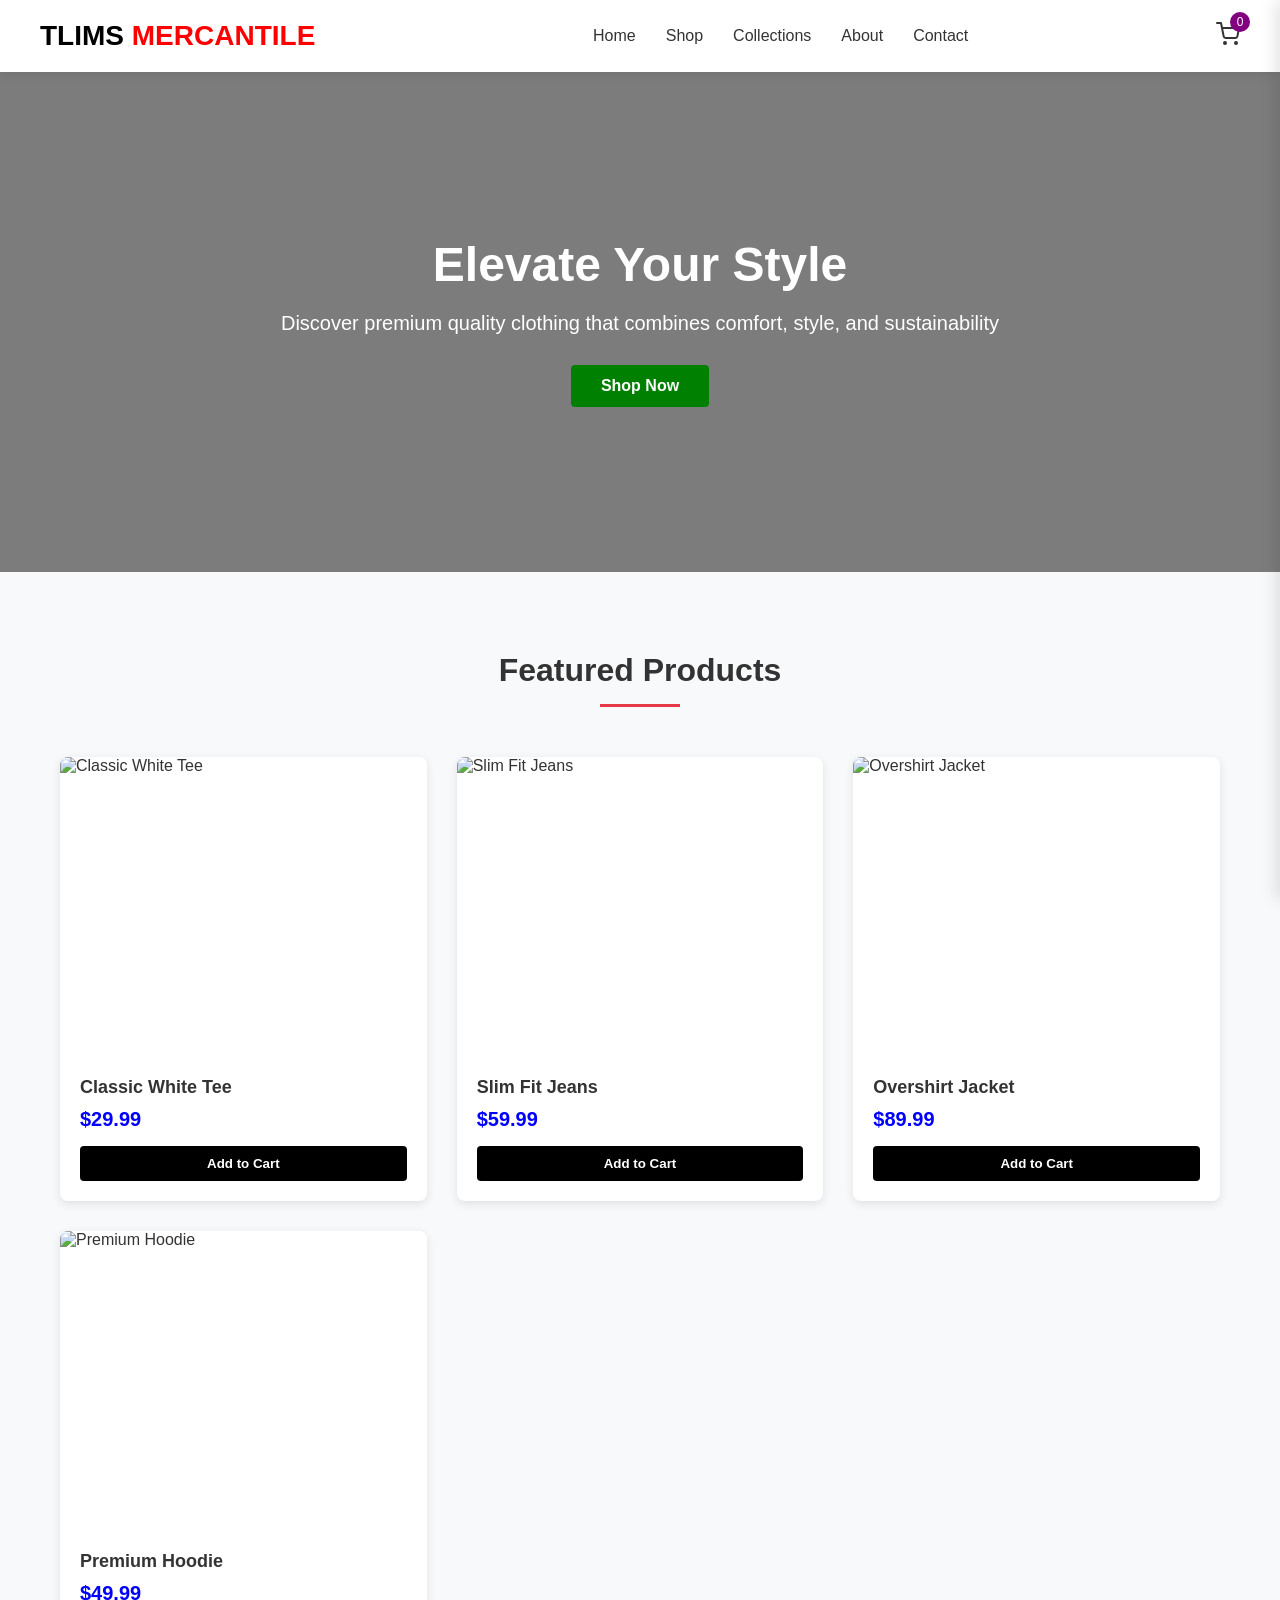
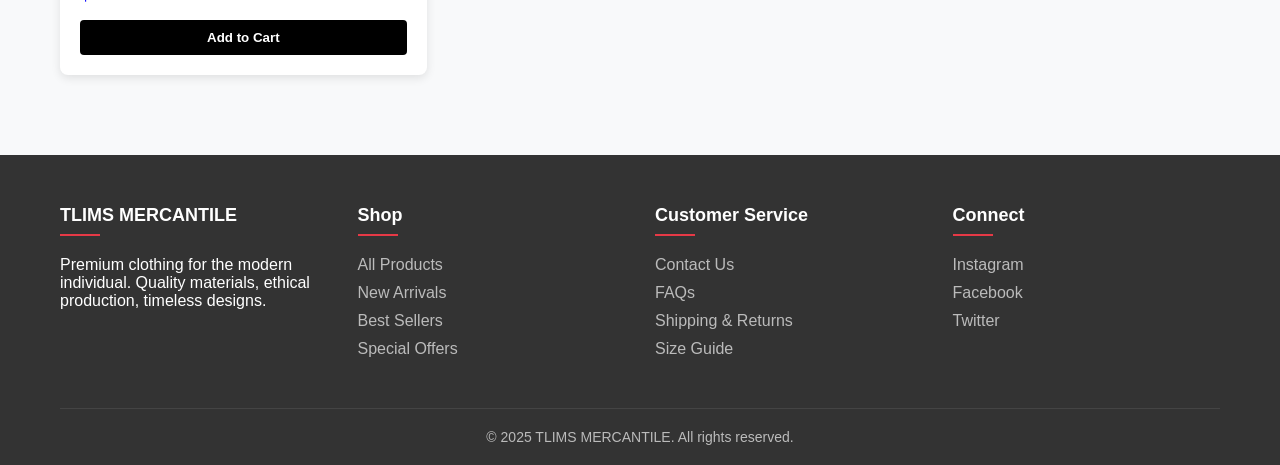
==== index.html @ 481b6983 "Initial commit" ====
<!DOCTYPE html>
<html lang="en">
<head>
    <meta charset="UTF-8">
    <meta name="viewport" content="width=device-width, initial-scale=1.0">
    <title>TLIMS MERCANTILE - Premium Clothing</title>
    <style>
        /* Global Styles */
        * {
            margin: 0;
            padding: 0;
            box-sizing: border-box;
            font-family: 'Helvetica Neue', Arial, sans-serif;
        }
        
        body {
            background-color: #f8f9fa;
            color: #333;
        }
        
        .container {
            max-width: 1200px;
            margin: 0 auto;
            padding: 0 20px;
        }
        
        /* Header Styles */
        header {
            background-color: #fff;
            box-shadow: 0 2px 10px rgba(0, 0, 0, 0.1);
            position: sticky;
            top: 0;
            z-index: 100;
        }
        
        .header-container {
            display: flex;
            justify-content: space-between;
            align-items: center;
            padding: 20px 0;
        }
        
        .logo {
            font-size: 28px;
            font-weight: 700;
            color: black;
            text-decoration: none;
        }
        
        .logo span {
            color: red;
        }
        
        nav ul {
            display: flex;
            list-style: none;
        }
        
        nav ul li {
            margin-left: 30px;
        }
        
        nav ul li a {
            text-decoration: none;
            color: #333;
            font-weight: 500;
            transition: color 0.3s;
        }
        
        nav ul li a:hover {
            color: purple;
        }
        
        .cart-icon {
            
            position: relative ;
            cursor: pointer;
        }
        
        .cart-count {
            position: absolute;
            top: -10px;
            right: -10px;
            background-color: purple;
            color: white;
            border-radius: 50%;
            width: 20px;
            height: 20px;
            display: flex;
            justify-content: center;
            align-items: center;
            font-size: 12px;
        }
        
        /* Hero Section */
        .hero {
            background-image: linear-gradient(rgba(0, 0, 0, 0.5), rgba(0, 0, 0, 0.5)), url('https://images.unsplash.com/photo-1483985988355-763728e1935b?ixlib=rb-1.2.1&auto=format&fit=crop&w=1350&q=80');
            background-size: cover;
            background-position: center;
            height: 500px;
            display: flex;
            align-items: center;
            color: white;
            text-align: center;
        }
        
        .hero-content {
            max-width: 800px;
            margin: 0 auto;
        }
        
        .hero h1 {
            font-size: 48px;
            margin-bottom: 20px;
        }
        
        .hero p {
            font-size: 20px;
            margin-bottom: 30px;
        }
        
        .btn {
            display: inline-block;
            padding: 12px 30px;
            background-color: green;
            color: white;
            text-decoration: none;
            border-radius: 4px;
            font-weight: 600;
            transition: background-color 0.3s;
        }
        
        .btn:hover {
            background-color: yellow;
        }
        
        /* Featured Products */
        .featured {
            padding: 80px 0;
        }
        
        .section-title {
            text-align: center;
            margin-bottom: 50px;
            font-size: 32px;
            position: relative;
        }
        
        .section-title::after {
            content: '';
            display: block;
            width: 80px;
            height: 3px;
            background-color: #e63946;
            margin: 15px auto 0;
        }
        
        .products {
            display: grid;
            grid-template-columns: repeat(auto-fill, minmax(280px, 1fr));
            gap: 30px;
        }
        
        .product-card {
            background-color: white;
            border-radius: 8px;
            overflow: hidden;
            box-shadow: 0 3px 10px rgba(0, 0, 0, 0.1);
            transition: transform 0.3s;
        }
        
        .product-card:hover {
            transform: translateY(-5px);
        }
        
        .product-image {
            height: 300px;
            overflow: hidden;
        }
        
        .product-image img {
            width: 100%;
            height: 100%;
            object-fit: cover;
            transition: transform 0.5s;
        }
        
        .product-card:hover .product-image img {
            transform: scale(1.05);
        }
        
        .product-info {
            padding: 20px;
        }
        
        .product-title {
            font-size: 18px;
            margin-bottom: 10px;
        }
        
        .product-price {
            font-size: 20px;
            font-weight: 700;
            color:blue;
            margin-bottom: 15px;
        }
        
        .add-to-cart {
            width: 100%;
            padding: 10px;
            background-color: black;
            color: white;
            border: none;
            border-radius: 4px;
            cursor: pointer;
            font-weight: 600;
            transition: background-color 0.3s;
        }
        
        .add-to-cart:hover {
            background-color: #e63946;
        }
        
        /* Footer */
        footer {
            background-color: #333;
            color: white;
            padding: 50px 0 20px;
        }
        
        .footer-content {
            display: grid;
            grid-template-columns: repeat(auto-fit, minmax(200px, 1fr));
            gap: 30px;
            margin-bottom: 40px;
        }
        
        .footer-column h3 {
            font-size: 18px;
            margin-bottom: 20px;
            position: relative;
            padding-bottom: 10px;
        }
        
        .footer-column h3::after {
            content: '';
            position: absolute;
            left: 0;
            bottom: 0;
            width: 40px;
            height: 2px;
            background-color: #e63946;
        }
        
        .footer-column ul {
            list-style: none;
        }
        
        .footer-column ul li {
            margin-bottom: 10px;
        }
        
        .footer-column ul li a {
            color: #bbb;
            text-decoration: none;
            transition: color 0.3s;
        }
        
        .footer-column ul li a:hover {
            color: white;
        }
        
        .copyright {
            text-align: center;
            padding-top: 20px;
            border-top: 1px solid #444;
            color: #bbb;
            font-size: 14px;
        }
        
        /* Shopping Cart Sidebar */
        .cart-sidebar {
            position: fixed;
            top: 0;
            right: -400px;
            width: 400px;
            height: 100%;
            background-color: white;
            box-shadow: -5px 0 15px rgba(0, 0, 0, 0.1);
            transition: right 0.3s;
            z-index: 1000;
            overflow-y: auto;
        }
        
        .cart-sidebar.active {
            right: 0;
        }
        
        .cart-header {
            display: flex;
            justify-content: space-between;
            align-items: center;
            padding: 20px;
            border-bottom: 1px solid #eee;
        }
        
        .close-cart {
            background: none;
            border: none;
            font-size: 24px;
            cursor: pointer;
        }
        
        .cart-items {
            padding: 20px;
        }
        
        .cart-item {
            display: flex;
            margin-bottom: 20px;
            padding-bottom: 20px;
            border-bottom: 1px solid #eee;
        }
        
        .cart-item-image {
            width: 80px;
            height: 80px;
            margin-right: 15px;
        }
        
        .cart-item-image img {
            width: 100%;
            height: 100%;
            object-fit: cover;
        }
        
        .cart-item-details {
            flex: 1;
        }
        
        .cart-item-title {
            font-size: 16px;
            margin-bottom: 5px;
        }
        
        .cart-item-price {
            color: #e63946;
            font-weight: 600;
            margin-bottom: 10px;
        }
        
        .cart-item-remove {
            color: #999;
            font-size: 12px;
            cursor: pointer;
        }
        
        .cart-total {
            padding: 20px;
            border-top: 1px solid #eee;
            text-align: right;
            font-size: 18px;
            font-weight: 600;
        }
        
        .checkout-btn {
            display: block;
            width: 100%;
            padding: 15px;
            margin-top: 20px;
            background-color: #e63946;
            color: white;
            border: none;
            border-radius: 4px;
            font-weight: 600;
            cursor: pointer;
            transition: background-color 0.3s;
        }
        
        .checkout-btn:hover {
            background-color: #c1121f;
        }
        
        /* Overlay */
        .overlay {
            position: fixed;
            top: 0;
            left: 0;
            width: 100%;
            height: 100%;
            background-color: rgba(0, 0, 0, 0.5);
            z-index: 999;
            display: none;
        }
        
        .overlay.active {
            display: block;
        }
        
        /* Responsive */
        @media (max-width: 768px) {
            .header-container {
                flex-direction: column;
                padding: 15px 0;
            }
            
            nav ul {
                margin-top: 15px;
            }
            
            nav ul li {
                margin-left: 15px;
            }
            
            .hero {
                height: 400px;
            }
            
            .hero h1 {
                font-size: 36px;
            }
            
            .cart-sidebar {
                width: 100%;
                right: -100%;
            }
        }
    </style>
</head>
<body>
    <!-- Header -->
    <header>
        <div class="container header-container">
            <a href="#" class="logo">TLIMS <span>MERCANTILE</span></a>
            <nav>
                <ul>
                    <li><a href="#">Home</a></li>
                    <li><a href="#">Shop</a></li>
                    <li><a href="#">Collections</a></li>
                    <li><a href="#">About</a></li>
                    <li><a href="#">Contact</a></li>
                </ul>
            </nav>
          
            <div class="cart-icon">
                <svg xmlns="http://www.w3.org/2000/svg" width="24" height="24" viewBox="0 0 24 24" fill="none" stroke="currentColor" stroke-width="2" stroke-linecap="round" stroke-linejoin="round">
                    <circle cx="9" cy="21" r="1"></circle>
                    <circle cx="20" cy="21" r="1"></circle>
                    <path d="M1 1h4l2.68 13.39a2 2 0 0 0 2 1.61h9.72a2 2 0 0 0 2-1.61L23 6H6"></path>
                </svg>
                <span class="cart-count">0</span>
            </div>
        </div>
    </header>

    <!-- Hero Section -->
    <section class="hero">
        <div class="container hero-content">
            <h1>Elevate Your Style</h1>
            <p>Discover premium quality clothing that combines comfort, style, and sustainability</p>
            <a href="#" class="btn">Shop Now</a>
        </div>
    </section>

    <!-- Featured Products -->
    <section class="featured">
        <div class="container">
            <h2 class="section-title">Featured Products</h2>
            <div class="products">
                <!-- Product 1 -->
                <div class="product-card">
                    <div class="product-image">
                        <img src="https://images.unsplash.com/photo-1529374255404-311a2a4f1fd9?ixlib=rb-1.2.1&auto=format&fit=crop&w=925&q=80" alt="Classic White Tee">
                    </div>
                    <div class="product-info">
                        <h3 class="product-title">Classic White Tee</h3>
                        <p class="product-price">$29.99</p>
                        <button class="add-to-cart" data-id="1" data-name="Classic White Tee" data-price="29.99" data-image="https://images.unsplash.com/photo-1529374255404-311a2a4f1fd9?ixlib=rb-1.2.1&auto=format&fit=crop&w=925&q=80">Add to Cart</button>
                    </div>
                </div>
                
                <!-- Product 2 -->
                <div class="product-card">
                    <div class="product-image">
                        <img src="https://images.unsplash.com/photo-1591047139829-d91aecb6caea?ixlib=rb-1.2.1&auto=format&fit=crop&w=934&q=80" alt="Slim Fit Jeans">
                    </div>
                    <div class="product-info">
                        <h3 class="product-title">Slim Fit Jeans</h3>
                        <p class="product-price">$59.99</p>
                        <button class="add-to-cart" data-id="2" data-name="Slim Fit Jeans" data-price="59.99" data-image="https://images.unsplash.com/photo-1591047139829-d91aecb6caea?ixlib=rb-1.2.1&auto=format&fit=crop&w=934&q=80">Add to Cart</button>
                    </div>
                </div>
                
                <!-- Product 3 -->
                <div class="product-card">
                    <div class="product-image">
                        <img src="https://images.unsplash.com/photo-1551232864-3f0890e580d9?ixlib=rb-1.2.1&auto=format&fit=crop&w=934&q=80" alt="Overshirt Jacket">
                    </div>
                    <div class="product-info">
                        <h3 class="product-title">Overshirt Jacket</h3>
                        <p class="product-price">$89.99</p>
                        <button class="add-to-cart" data-id="3" data-name="Overshirt Jacket" data-price="89.99" data-image="https://images.unsplash.com/photo-1551232864-3f0890e580d9?ixlib=rb-1.2.1&auto=format&fit=crop&w=934&q=80">Add to Cart</button>
                    </div>
                </div>
                
                <!-- Product 4 -->
                <div class="product-card">
                    <div class="product-image">
                        <img src="https://images.unsplash.com/photo-1539533018447-63fcce2678e4?ixlib=rb-1.2.1&auto=format&fit=crop&w=934&q=80" alt="Premium Hoodie">
                    </div>
                    <div class="product-info">
                        <h3 class="product-title">Premium Hoodie</h3>
                        <p class="product-price">$49.99</p>
                        <button class="add-to-cart" data-id="4" data-name="Premium Hoodie" data-price="49.99" data-image="https://images.unsplash.com/photo-1539533018447-63fcce2678e4?ixlib=rb-1.2.1&auto=format&fit=crop&w=934&q=80">Add to Cart</button>
                    </div>
                </div>
            </div>
        </div>
    </section>

    <!-- Footer -->
    <footer>
        <div class="container">
            <div class="footer-content">
                <div class="footer-column">
                    <h3>TLIMS MERCANTILE</h3>
                    <p>Premium clothing for the modern individual. Quality materials, ethical production, timeless designs.</p>
                </div>
                <div class="footer-column">
                    <h3>Shop</h3>
                    <ul>
                        <li><a href="#">All Products</a></li>
                        <li><a href="#">New Arrivals</a></li>
                        <li><a href="#">Best Sellers</a></li>
                        <li><a href="#">Special Offers</a></li>
                    </ul>
                </div>
                <div class="footer-column">
                    <h3>Customer Service</h3>
                    <ul>
                        <li><a href="#">Contact Us</a></li>
                        <li><a href="#">FAQs</a></li>
                        <li><a href="#">Shipping & Returns</a></li>
                        <li><a href="#">Size Guide</a></li>
                    </ul>
                </div>
                <div class="footer-column">
                    <h3>Connect</h3>
                    <ul>
                        <li><a href="#">Instagram</a></li>
                        <li><a href="#">Facebook</a></li>
                        <li><a href="#">Twitter</a></li>
                    </ul>
                </div>
            </div>
            <div class="copyright">
                <p>&copy; 2025 TLIMS MERCANTILE. All rights reserved.</p>
            </div>
        </div>
    </footer>

    <!-- Shopping Cart Sidebar -->
    <div class="cart-sidebar">
        <div class="cart-header">
            <h3>Your Cart</h3>
            <button class="close-cart">&times;</button>
        </div>
        <div class="cart-items">
            <!-- Cart items will be added here dynamically -->
        </div>
        <div class="cart-total">
            Total: $<span class="total-amount">0.00</span>
        </div>
        <button class="checkout-btn">Proceed to Checkout</button>
    </div>
    <div class="overlay"></div>

    <!-- JavaScript -->
    <script>
        document.addEventListener('DOMContentLoaded', function() {
            // Cart functionality
            const cartIcon = document.querySelector('.cart-icon');
            const cartSidebar = document.querySelector('.cart-sidebar');
            const closeCart = document.querySelector('.close-cart');
            const overlay = document.querySelector('.overlay');
            const addToCartButtons = document.querySelectorAll('.add-to-cart');
            const cartItemsContainer = document.querySelector('.cart-items');
            const cartCount = document.querySelector('.cart-count');
            const totalAmount = document.querySelector('.total-amount');
            
            let cart = [];
            
            // Open cart
            cartIcon.addEventListener('click', () => {
                cartSidebar.classList.add('active');
                overlay.classList.add('active');
            });
            
            // Close cart
            closeCart.addEventListener('click', () => {
                cartSidebar.classList.remove('active');
                overlay.classList.remove('active');
            });
            
            overlay.addEventListener('click', () => {
                cartSidebar.classList.remove('active');
                overlay.classList.remove('active');
            });
            
            // Add to cart
            addToCartButtons.forEach(button => {
                button.addEventListener('click', () => {
                    const id = button.getAttribute('data-id');
                    const name = button.getAttribute('data-name');
                    const price = parseFloat(button.getAttribute('data-price'));
                    const image = button.getAttribute('data-image');
                    
                    // Check if item already in cart
                    const existingItem = cart.find(item => item.id === id);
                    
                    if (existingItem) {
                        existingItem.quantity += 1;
                    } else {
                        cart.push({
                            id,
                            name,
                            price,
                            image,
                            quantity: 1
                        });
                    }
                    
                    updateCart();
                    cartSidebar.classList.add('active');
                    overlay.classList.add('active');
                    
                    // Animation feedback//
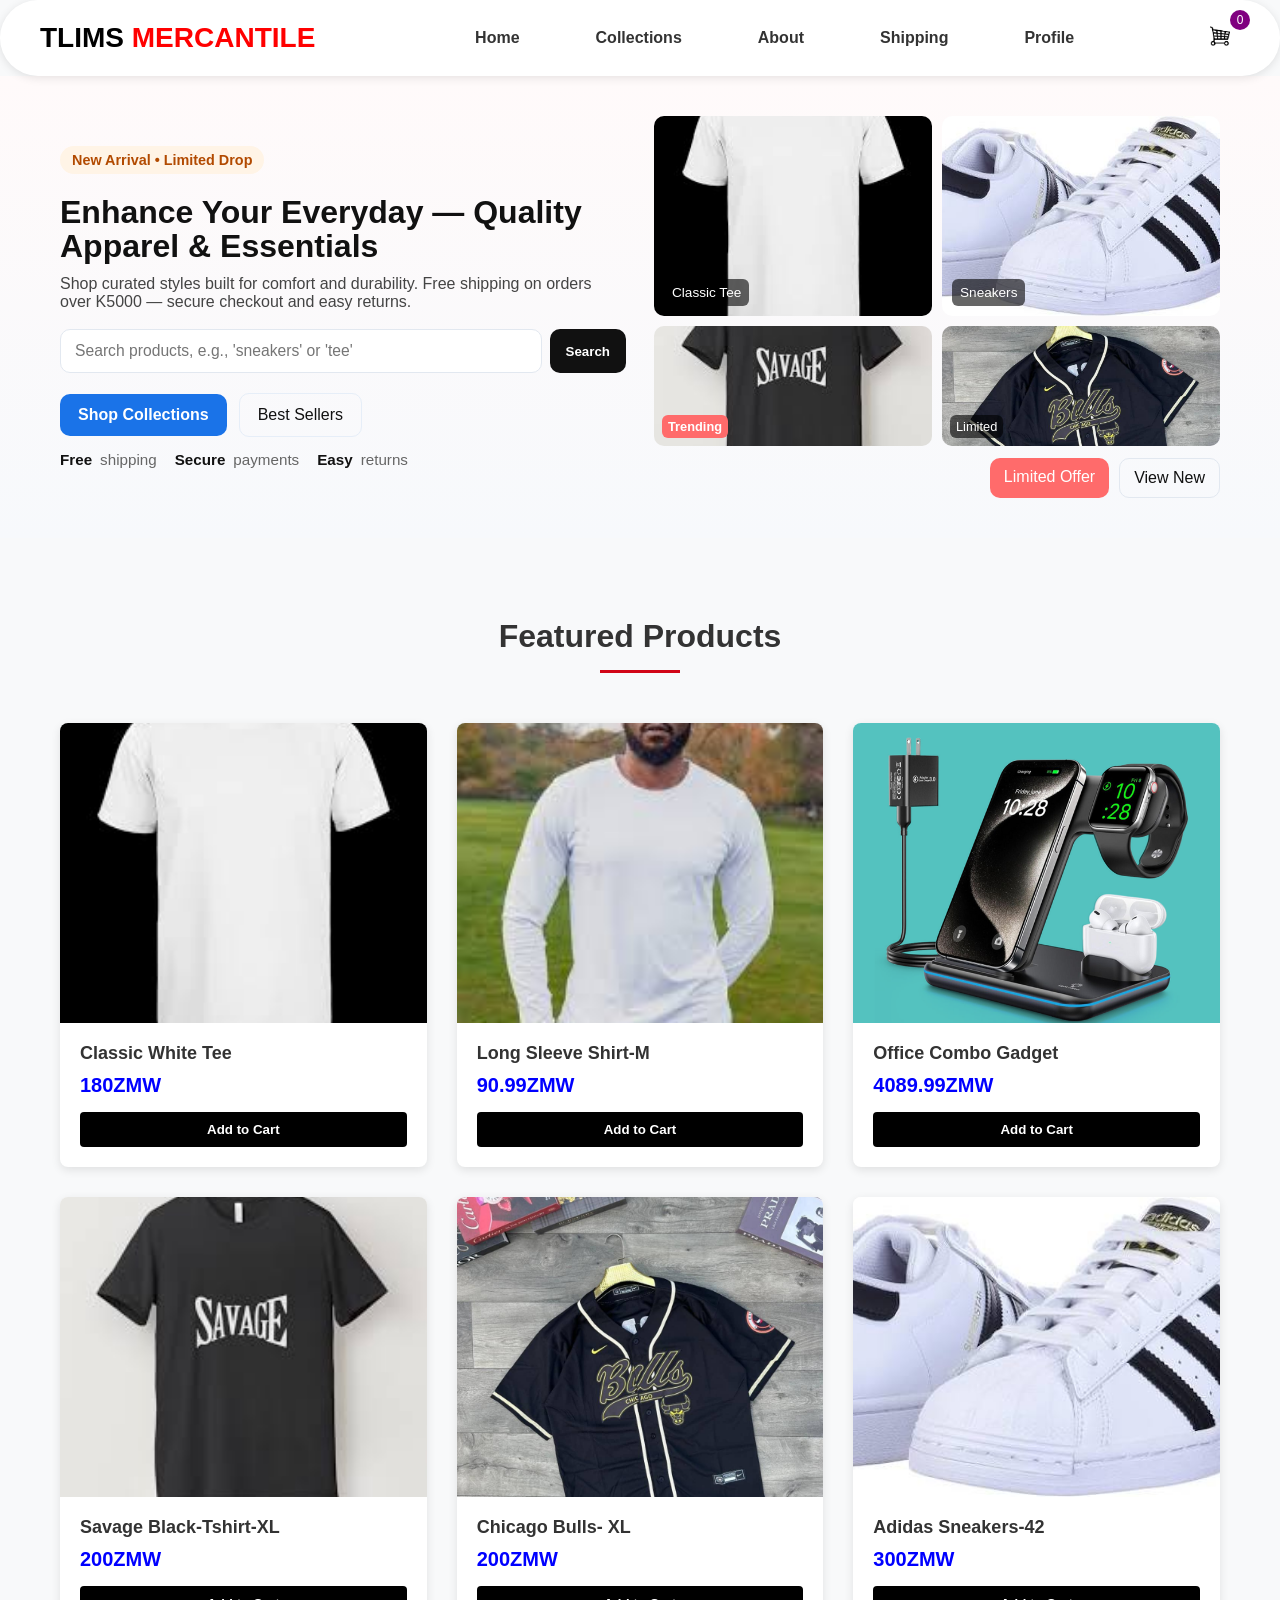
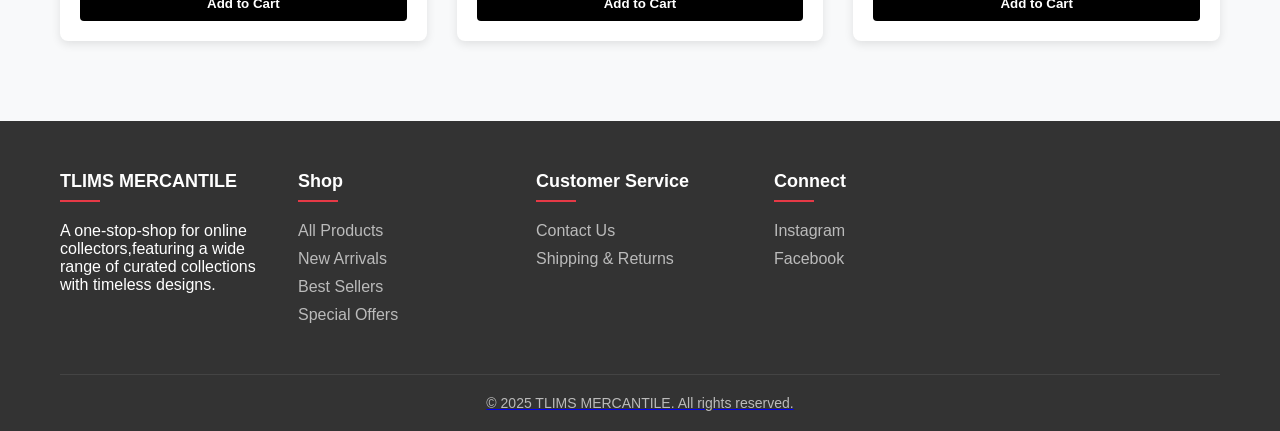
==== commit c2744093: "Merge branch 'main' of https://github.com/tomtlims-bot/simple-log" ====
--- a/index.html
+++ b/index.html
@@ -3,462 +3,100 @@
 <head>
     <meta charset="UTF-8">
     <meta name="viewport" content="width=device-width, initial-scale=1.0">
-    <title>TLIMS MERCANTILE - Premium Clothing</title>
-    <style>
-        /* Global Styles */
-        * {
-            margin: 0;
-            padding: 0;
-            box-sizing: border-box;
-            font-family: 'Helvetica Neue', Arial, sans-serif;
-        }
-        
-        body {
-            background-color: #f8f9fa;
-            color: #333;
-        }
-        
-        .container {
-            max-width: 1200px;
-            margin: 0 auto;
-            padding: 0 20px;
-        }
-        
-        /* Header Styles */
-        header {
-            background-color: #fff;
-            box-shadow: 0 2px 10px rgba(0, 0, 0, 0.1);
-            position: sticky;
-            top: 0;
-            z-index: 100;
-        }
-        
-        .header-container {
-            display: flex;
-            justify-content: space-between;
-            align-items: center;
-            padding: 20px 0;
-        }
-        
-        .logo {
-            font-size: 28px;
-            font-weight: 700;
-            color: black;
-            text-decoration: none;
-        }
-        
-        .logo span {
-            color: red;
-        }
-        
-        nav ul {
-            display: flex;
-            list-style: none;
-        }
-        
-        nav ul li {
-            margin-left: 30px;
-        }
-        
-        nav ul li a {
-            text-decoration: none;
-            color: #333;
-            font-weight: 500;
-            transition: color 0.3s;
-        }
-        
-        nav ul li a:hover {
-            color: purple;
-        }
-        
-        .cart-icon {
-            
-            position: relative ;
-            cursor: pointer;
-        }
-        
-        .cart-count {
-            position: absolute;
-            top: -10px;
-            right: -10px;
-            background-color: purple;
-            color: white;
-            border-radius: 50%;
-            width: 20px;
-            height: 20px;
-            display: flex;
-            justify-content: center;
-            align-items: center;
-            font-size: 12px;
-        }
-        
-        /* Hero Section */
-        .hero {
-            background-image: linear-gradient(rgba(0, 0, 0, 0.5), rgba(0, 0, 0, 0.5)), url('https://images.unsplash.com/photo-1483985988355-763728e1935b?ixlib=rb-1.2.1&auto=format&fit=crop&w=1350&q=80');
-            background-size: cover;
-            background-position: center;
-            height: 500px;
-            display: flex;
-            align-items: center;
-            color: white;
-            text-align: center;
-        }
-        
-        .hero-content {
-            max-width: 800px;
-            margin: 0 auto;
-        }
-        
-        .hero h1 {
-            font-size: 48px;
-            margin-bottom: 20px;
-        }
-        
-        .hero p {
-            font-size: 20px;
-            margin-bottom: 30px;
-        }
-        
-        .btn {
-            display: inline-block;
-            padding: 12px 30px;
-            background-color: green;
-            color: white;
-            text-decoration: none;
-            border-radius: 4px;
-            font-weight: 600;
-            transition: background-color 0.3s;
-        }
-        
-        .btn:hover {
-            background-color: yellow;
-        }
-        
-        /* Featured Products */
-        .featured {
-            padding: 80px 0;
-        }
-        
-        .section-title {
-            text-align: center;
-            margin-bottom: 50px;
-            font-size: 32px;
-            position: relative;
-        }
-        
-        .section-title::after {
-            content: '';
-            display: block;
-            width: 80px;
-            height: 3px;
-            background-color: #e63946;
-            margin: 15px auto 0;
-        }
-        
-        .products {
-            display: grid;
-            grid-template-columns: repeat(auto-fill, minmax(280px, 1fr));
-            gap: 30px;
-        }
-        
-        .product-card {
-            background-color: white;
-            border-radius: 8px;
-            overflow: hidden;
-            box-shadow: 0 3px 10px rgba(0, 0, 0, 0.1);
-            transition: transform 0.3s;
-        }
-        
-        .product-card:hover {
-            transform: translateY(-5px);
-        }
-        
-        .product-image {
-            height: 300px;
-            overflow: hidden;
-        }
-        
-        .product-image img {
-            width: 100%;
-            height: 100%;
-            object-fit: cover;
-            transition: transform 0.5s;
-        }
-        
-        .product-card:hover .product-image img {
-            transform: scale(1.05);
-        }
-        
-        .product-info {
-            padding: 20px;
-        }
-        
-        .product-title {
-            font-size: 18px;
-            margin-bottom: 10px;
-        }
-        
-        .product-price {
-            font-size: 20px;
-            font-weight: 700;
-            color:blue;
-            margin-bottom: 15px;
-        }
-        
-        .add-to-cart {
-            width: 100%;
-            padding: 10px;
-            background-color: black;
-            color: white;
-            border: none;
-            border-radius: 4px;
-            cursor: pointer;
-            font-weight: 600;
-            transition: background-color 0.3s;
-        }
-        
-        .add-to-cart:hover {
-            background-color: #e63946;
-        }
-        
-        /* Footer */
-        footer {
-            background-color: #333;
-            color: white;
-            padding: 50px 0 20px;
-        }
-        
-        .footer-content {
-            display: grid;
-            grid-template-columns: repeat(auto-fit, minmax(200px, 1fr));
-            gap: 30px;
-            margin-bottom: 40px;
-        }
-        
-        .footer-column h3 {
-            font-size: 18px;
-            margin-bottom: 20px;
-            position: relative;
-            padding-bottom: 10px;
-        }
-        
-        .footer-column h3::after {
-            content: '';
-            position: absolute;
-            left: 0;
-            bottom: 0;
-            width: 40px;
-            height: 2px;
-            background-color: #e63946;
-        }
-        
-        .footer-column ul {
-            list-style: none;
-        }
-        
-        .footer-column ul li {
-            margin-bottom: 10px;
-        }
-        
-        .footer-column ul li a {
-            color: #bbb;
-            text-decoration: none;
-            transition: color 0.3s;
-        }
-        
-        .footer-column ul li a:hover {
-            color: white;
-        }
-        
-        .copyright {
-            text-align: center;
-            padding-top: 20px;
-            border-top: 1px solid #444;
-            color: #bbb;
-            font-size: 14px;
-        }
-        
-        /* Shopping Cart Sidebar */
-        .cart-sidebar {
-            position: fixed;
-            top: 0;
-            right: -400px;
-            width: 400px;
-            height: 100%;
-            background-color: white;
-            box-shadow: -5px 0 15px rgba(0, 0, 0, 0.1);
-            transition: right 0.3s;
-            z-index: 1000;
-            overflow-y: auto;
-        }
-        
-        .cart-sidebar.active {
-            right: 0;
-        }
-        
-        .cart-header {
-            display: flex;
-            justify-content: space-between;
-            align-items: center;
-            padding: 20px;
-            border-bottom: 1px solid #eee;
-        }
-        
-        .close-cart {
-            background: none;
-            border: none;
-            font-size: 24px;
-            cursor: pointer;
-        }
-        
-        .cart-items {
-            padding: 20px;
-        }
-        
-        .cart-item {
-            display: flex;
-            margin-bottom: 20px;
-            padding-bottom: 20px;
-            border-bottom: 1px solid #eee;
-        }
-        
-        .cart-item-image {
-            width: 80px;
-            height: 80px;
-            margin-right: 15px;
-        }
-        
-        .cart-item-image img {
-            width: 100%;
-            height: 100%;
-            object-fit: cover;
-        }
-        
-        .cart-item-details {
-            flex: 1;
-        }
-        
-        .cart-item-title {
-            font-size: 16px;
-            margin-bottom: 5px;
-        }
-        
-        .cart-item-price {
-            color: #e63946;
-            font-weight: 600;
-            margin-bottom: 10px;
-        }
-        
-        .cart-item-remove {
-            color: #999;
-            font-size: 12px;
-            cursor: pointer;
-        }
-        
-        .cart-total {
-            padding: 20px;
-            border-top: 1px solid #eee;
-            text-align: right;
-            font-size: 18px;
-            font-weight: 600;
-        }
-        
-        .checkout-btn {
-            display: block;
-            width: 100%;
-            padding: 15px;
-            margin-top: 20px;
-            background-color: #e63946;
-            color: white;
-            border: none;
-            border-radius: 4px;
-            font-weight: 600;
-            cursor: pointer;
-            transition: background-color 0.3s;
-        }
-        
-        .checkout-btn:hover {
-            background-color: #c1121f;
-        }
-        
-        /* Overlay */
-        .overlay {
-            position: fixed;
-            top: 0;
-            left: 0;
-            width: 100%;
-            height: 100%;
-            background-color: rgba(0, 0, 0, 0.5);
-            z-index: 999;
-            display: none;
-        }
-        
-        .overlay.active {
-            display: block;
-        }
-        
-        /* Responsive */
-        @media (max-width: 768px) {
-            .header-container {
-                flex-direction: column;
-                padding: 15px 0;
-            }
-            
-            nav ul {
-                margin-top: 15px;
-            }
-            
-            nav ul li {
-                margin-left: 15px;
-            }
-            
-            .hero {
-                height: 400px;
-            }
-            
-            .hero h1 {
-                font-size: 36px;
-            }
-            
-            .cart-sidebar {
-                width: 100%;
-                right: -100%;
-            }
-        }
-    </style>
+    <title>TLIMS MERCANTILE - Premium Clothing + More</title>
+   <link rel="stylesheet" type="text/css" href="stylesheet.css">
 </head>
 <body>
     <!-- Header -->
     <header>
         <div class="container header-container">
-            <a href="#" class="logo">TLIMS <span>MERCANTILE</span></a>
-            <nav>
+            <a href="index.html" class="logo">TLIMS <span>MERCANTILE</span></a>
+
+            <nav class="main-nav" aria-label="Main Navigation">
                 <ul>
-                    <li><a href="#">Home</a></li>
-                    <li><a href="#">Shop</a></li>
-                    <li><a href="#">Collections</a></li>
-                    <li><a href="#">About</a></li>
-                    <li><a href="#">Contact</a></li>
+                    <li><a href="index.html">Home</a></li>
+                    <li><a href="allproducts.html">Collections</a></li>
+                    <li><a href="about.html">About</a></li>
+                    <li><a href="shipping and returns.html">Shipping</a></li>
+                    <li><a href="login.html">Profile</a></li>
                 </ul>
             </nav>
-          
-            <div class="cart-icon">
-                <svg xmlns="http://www.w3.org/2000/svg" width="24" height="24" viewBox="0 0 24 24" fill="none" stroke="currentColor" stroke-width="2" stroke-linecap="round" stroke-linejoin="round">
-                    <circle cx="9" cy="21" r="1"></circle>
-                    <circle cx="20" cy="21" r="1"></circle>
-                    <path d="M1 1h4l2.68 13.39a2 2 0 0 0 2 1.61h9.72a2 2 0 0 0 2-1.61L23 6H6"></path>
-                </svg>
-                <span class="cart-count">0</span>
-            </div>
+
+
+                <button class="cart-icon" aria-label="Open cart">
+                    <svg width="24" height="24">
+                      <image href="images/cart.png" width="20" height="20"/>
+                    </svg>
+                    <span class="cart-count">0</span>
+                </button>
+
+                <button class="menu-toggle" aria-label="Toggle menu" onclick="myFunction()">
+                    <span class="hamburger">☰</span>
+                </button>
+            </div>
+        </div>
+
+        <div id="myLinks" class="mobile-nav" aria-hidden="true">
+            <a href="index.html">Home</a>
+            <a href="allproducts.html">Collections</a>
+            <a href="about.html">About</a>
+            <a href="shipping and returns.html">Shipping & Returns</a>
+            <a href="login.html">Profile</a>
         </div>
     </header>
 
     <!-- Hero Section -->
-    <section class="hero">
-        <div class="container hero-content">
-            <h1>Elevate Your Style</h1>
-            <p>Discover premium quality clothing that combines comfort, style, and sustainability</p>
-            <a href="#" class="btn">Shop Now</a>
+    <section class="hero-first" aria-label="Main hero">
+        <div class="container">
+            <div class="hero-grid">
+                <div class="hero-left">
+                    <div class="promo">New Arrival • Limited Drop</div>
+                    <h1>Enhance Your Everyday — Quality Apparel & Essentials</h1>
+                    <p>Shop curated styles built for comfort and durability. Free shipping on orders over K5000 — secure checkout and easy returns.</p>
+
+                    <form action="allproducts.html" method="get" role="search" class="hero-search-form">
+                        <input name="q" type="search" placeholder="Search products, e.g., 'sneakers' or 'tee'" aria-label="Search products">
+                        <button class="btn" type="submit">Search</button>
+                    </form>
+
+                    <div class="hero-cta-buttons">
+                        <a href="allproducts.html" class="btn btn-primary">Shop Collections</a>
+                        <a href="allproducts.html#best-sellers" class="btn-secondary">Best Sellers</a>
+                    </div>
+
+                    <ul class="hero-trust-list">
+                        <li><strong>Free</strong> shipping</li>
+                        <li><strong>Secure</strong> payments</li>
+                        <li><strong>Easy</strong> returns</li>
+                    </ul>
+                </div>
+
+                <div class="hero-right">
+                    <div class="hero-image-grid">
+                        <div class="hero-image-item">
+                            <img src="images/t-shirt.jpeg" alt="Classic White Tee">
+                            <div class="hero-image-label">Classic Tee</div>
+                        </div>
+                        <div class="hero-image-item">
+                            <img src="images/adida sneakers.jpg" alt="Adidas Sneakers">
+                            <div class="hero-image-label">Sneakers</div>
+                        </div>
+                        <div class="hero-image-item">
+                            <img src="images/savage black.jpeg" alt="Savage Black T-shirt" class="small">
+                            <div class="hero-image-label small trending">Trending</div>
+                        </div>
+                        <div class="hero-image-item">
+                            <img src="images/chicagobulls-xl.jpg" alt="Chicago Bulls Tee" class="small">
+                            <div class="hero-image-label small">Limited</div>
+                        </div>
+                    </div>
+
+                    <div class="hero-bottom-buttons">
+                        <a href="allproducts.html" class="btn-offer">Limited Offer</a>
+                        <a href="allproducts.html#new" class="btn-view">View New</a>
+                    </div>
+                </div>
+            </div>
         </div>
     </section>
 
@@ -470,50 +108,73 @@
                 <!-- Product 1 -->
                 <div class="product-card">
                     <div class="product-image">
-                        <img src="https://images.unsplash.com/photo-1529374255404-311a2a4f1fd9?ixlib=rb-1.2.1&auto=format&fit=crop&w=925&q=80" alt="Classic White Tee">
+                        <img src="images/t-shirt.jpeg" alt="Classic White Tee">
                     </div>
                     <div class="product-info">
                         <h3 class="product-title">Classic White Tee</h3>
-                        <p class="product-price">$29.99</p>
-                        <button class="add-to-cart" data-id="1" data-name="Classic White Tee" data-price="29.99" data-image="https://images.unsplash.com/photo-1529374255404-311a2a4f1fd9?ixlib=rb-1.2.1&auto=format&fit=crop&w=925&q=80">Add to Cart</button>
+                        <p class="product-price">180ZMW</p>
+                        <button class="add-to-cart" data-id="1" data-name="Classic White Tee" data-price="180" data-image="t-shirt">Add to Cart</button>
                     </div>
                 </div>
                 
                 <!-- Product 2 -->
                 <div class="product-card">
                     <div class="product-image">
-                        <img src="https://images.unsplash.com/photo-1591047139829-d91aecb6caea?ixlib=rb-1.2.1&auto=format&fit=crop&w=934&q=80" alt="Slim Fit Jeans">
-                    </div>
-                    <div class="product-info">
-                        <h3 class="product-title">Slim Fit Jeans</h3>
-                        <p class="product-price">$59.99</p>
-                        <button class="add-to-cart" data-id="2" data-name="Slim Fit Jeans" data-price="59.99" data-image="https://images.unsplash.com/photo-1591047139829-d91aecb6caea?ixlib=rb-1.2.1&auto=format&fit=crop&w=934&q=80">Add to Cart</button>
+                        <img src="images/long sleeved.jpeg" alt="Long Sleeve Shirt">
+                    </div>
+                    <div class="product-info">
+                        <h3 class="product-title">Long Sleeve Shirt-M</h3>
+                        <p class="product-price">90.99ZMW</p>
+                        <button class="add-to-cart" data-id="2" data-name="Long Sleeve shirt" data-price="90.99" data-image="long sleeved.jpeg">Add to Cart</button>
                     </div>
                 </div>
                 
                 <!-- Product 3 -->
                 <div class="product-card">
                     <div class="product-image">
-                        <img src="https://images.unsplash.com/photo-1551232864-3f0890e580d9?ixlib=rb-1.2.1&auto=format&fit=crop&w=934&q=80" alt="Overshirt Jacket">
-                    </div>
-                    <div class="product-info">
-                        <h3 class="product-title">Overshirt Jacket</h3>
-                        <p class="product-price">$89.99</p>
-                        <button class="add-to-cart" data-id="3" data-name="Overshirt Jacket" data-price="89.99" data-image="https://images.unsplash.com/photo-1551232864-3f0890e580d9?ixlib=rb-1.2.1&auto=format&fit=crop&w=934&q=80">Add to Cart</button>
+                        <img src="images/office combo gadget.png" alt="Office Combo Gadget">
+                    </div>
+                    <div class="product-info">
+                        <h3 class="product-title">Office Combo Gadget</h3>
+                        <p class="product-price">4089.99ZMW</p>
+                        <button class="add-to-cart" data-id="3" data-name="Office Combo Gadget" data-price="4089.99" data-image="office combo gadget.png">Add to Cart</button>
                     </div>
                 </div>
                 
                 <!-- Product 4 -->
                 <div class="product-card">
                     <div class="product-image">
-                        <img src="https://images.unsplash.com/photo-1539533018447-63fcce2678e4?ixlib=rb-1.2.1&auto=format&fit=crop&w=934&q=80" alt="Premium Hoodie">
-                    </div>
-                    <div class="product-info">
-                        <h3 class="product-title">Premium Hoodie</h3>
-                        <p class="product-price">$49.99</p>
-                        <button class="add-to-cart" data-id="4" data-name="Premium Hoodie" data-price="49.99" data-image="https://images.unsplash.com/photo-1539533018447-63fcce2678e4?ixlib=rb-1.2.1&auto=format&fit=crop&w=934&q=80">Add to Cart</button>
-                    </div>
-                </div>
+                        <img src="images/savage black.jpeg" alt="Savage Black-Tshirt ">
+                    </div>
+                    <div class="product-info">
+                        <h3 class="product-title">Savage Black-Tshirt-XL</h3>
+                        <p class="product-price">200ZMW</p>
+                        <button class="add-to-cart" data-id="4" data-name="Savage Black-Tshirt" data-price="200ZMW" data-image="savage black">Add to Cart</button>
+                    </div>
+                </div>     
+                <!-- Product 5 -->
+                <div class="product-card">
+                    <div class="product-image">
+                        <img src="images/chicagobulls-xl.jpg" alt="Chicago Bulls- XL">
+                    </div>
+                    <div class="product-info">
+                        <h3 class="product-title">Chicago Bulls- XL</h3>
+                        <p class="product-price">200ZMW</p>
+                        <button class="add-to-cart" data-id="5" data-name="Chicago Bulls- XL" data-price="200ZMW" data-image="chicagobulls-xl">Add to Cart</button>
+                    </div>
+                </div>
+                <!-- Product 6 -->
+                <div class="product-card">
+                    <div class="product-image">
+                        <img src="images/adida sneakers.jpg" alt="Adidas Sneakers">   
+                    </div>
+                    <div class="product-info">
+                        <h3 class="product-title">Adidas Sneakers-42</h3>
+                        <p class="product-price">300ZMW</p>
+                        <button class="add-to-cart" data-id="6" data-name="Adidas Sneakers" data-price="300" data-image="adidas sneakers.jpg">Add to Cart</button>
+                    </div>
+                </div>
+
             </div>
         </div>
     </section>
@@ -524,12 +185,12 @@
             <div class="footer-content">
                 <div class="footer-column">
                     <h3>TLIMS MERCANTILE</h3>
-                    <p>Premium clothing for the modern individual. Quality materials, ethical production, timeless designs.</p>
+                    <p>A one-stop-shop for online collectors,featuring a wide range of curated collections with timeless designs.</p>
                 </div>
                 <div class="footer-column">
                     <h3>Shop</h3>
                     <ul>
-                        <li><a href="#">All Products</a></li>
+                        <li><a href="allproducts.html">All Products</a></li>
                         <li><a href="#">New Arrivals</a></li>
                         <li><a href="#">Best Sellers</a></li>
                         <li><a href="#">Special Offers</a></li>
@@ -538,18 +199,15 @@
                 <div class="footer-column">
                     <h3>Customer Service</h3>
                     <ul>
-                        <li><a href="#">Contact Us</a></li>
-                        <li><a href="#">FAQs</a></li>
-                        <li><a href="#">Shipping & Returns</a></li>
-                        <li><a href="#">Size Guide</a></li>
+                        <li><a href="contact.html">Contact Us</a></li>
+                        <li><a href="shipping and returns.html">Shipping & Returns</a></li>
                     </ul>
                 </div>
                 <div class="footer-column">
                     <h3>Connect</h3>
                     <ul>
-                        <li><a href="#">Instagram</a></li>
-                        <li><a href="#">Facebook</a></li>
-                        <li><a href="#">Twitter</a></li>
+                        <li><a href="#">Instagram</li>
+                        <li><a href="#">Facebook</li>
                     </ul>
                 </div>
             </div>
@@ -569,70 +227,12 @@
             <!-- Cart items will be added here dynamically -->
         </div>
         <div class="cart-total">
-            Total: $<span class="total-amount">0.00</span>
-        </div>
-        <button class="checkout-btn">Proceed to Checkout</button>
+            Total: K<span class="total-amount">0.00</span>
+        </div>
+        
+        <a id="checkout-button" href="checkout.html" class="btn checkout-button">Proceed to Checkout</a>
     </div>
     <div class="overlay"></div>
-
-    <!-- JavaScript -->
-    <script>
-        document.addEventListener('DOMContentLoaded', function() {
-            // Cart functionality
-            const cartIcon = document.querySelector('.cart-icon');
-            const cartSidebar = document.querySelector('.cart-sidebar');
-            const closeCart = document.querySelector('.close-cart');
-            const overlay = document.querySelector('.overlay');
-            const addToCartButtons = document.querySelectorAll('.add-to-cart');
-            const cartItemsContainer = document.querySelector('.cart-items');
-            const cartCount = document.querySelector('.cart-count');
-            const totalAmount = document.querySelector('.total-amount');
-            
-            let cart = [];
-            
-            // Open cart
-            cartIcon.addEventListener('click', () => {
-                cartSidebar.classList.add('active');
-                overlay.classList.add('active');
-            });
-            
-            // Close cart
-            closeCart.addEventListener('click', () => {
-                cartSidebar.classList.remove('active');
-                overlay.classList.remove('active');
-            });
-            
-            overlay.addEventListener('click', () => {
-                cartSidebar.classList.remove('active');
-                overlay.classList.remove('active');
-            });
-            
-            // Add to cart
-            addToCartButtons.forEach(button => {
-                button.addEventListener('click', () => {
-                    const id = button.getAttribute('data-id');
-                    const name = button.getAttribute('data-name');
-                    const price = parseFloat(button.getAttribute('data-price'));
-                    const image = button.getAttribute('data-image');
-                    
-                    // Check if item already in cart
-                    const existingItem = cart.find(item => item.id === id);
-                    
-                    if (existingItem) {
-                        existingItem.quantity += 1;
-                    } else {
-                        cart.push({
-                            id,
-                            name,
-                            price,
-                            image,
-                            quantity: 1
-                        });
-                    }
-                    
-                    updateCart();
-                    cartSidebar.classList.add('active');
-                    overlay.classList.add('active');
-                    
-                    // Animation feedback//
-        +    <script src="script.js"></script>
+</body>
+</html>             
--- a/stylesheet.css
+++ b/stylesheet.css
@@ -0,0 +1,1415 @@
+/* Global Styles */
+        * {
+            margin: 0;
+            padding: 0;
+            box-sizing: border-box;
+            font-family: 'Helvetica Neue', Arial, sans-serif;
+        }
+        
+        body {
+            background-color: #f8f9fa;
+            color: #333;
+        }
+        .login-container{
+            width: 1001px;
+            max-width: 450px;
+            padding: 50px;
+            margin-bottom: 20px;
+            margin: 0 50%;
+            background: white;
+            border-radius: 10px;
+            box-shadow: 0 0 10px rgba(0, 0, 0, 0.1);
+
+        }
+        
+        .container {
+            max-width: 1200px;
+            margin: 0 auto;
+            padding: 0 20px;
+        }
+        
+        /* Header Styles */
+        header {
+            background-color: #fff;
+            box-shadow: 0 2px 10px rgba(0, 0, 0, 0.1);
+            position: sticky;
+            top: 0;
+            z-index: 100;
+            border-radius: 50px;
+        }
+        
+        .header-container {
+            display: flex;
+            justify-content: space-between;
+            align-items: center;
+            padding: 20px 0;
+        }
+
+/* Responsive Navbar Enhancements */
+.main-nav ul {
+    display: flex;
+    gap: 22px;
+    list-style: none;
+    align-items: center;
+}
+
+.main-nav ul li a {
+    text-decoration: none;
+    color: #333;
+    font-weight: 600;
+    padding: 8px 12px;
+    border-radius: 8px;
+    transition: background 0.2s, color 0.2s;
+}
+
+.main-nav ul li a:hover {
+    background: rgba(0,0,0,0.04);
+    color: #111;
+}
+
+.header-actions {
+    display: flex;
+    align-items: center;
+    gap: 12px;
+}
+
+.menu-toggle {
+    display: none;
+    background: transparent;
+    border: none;
+    font-size: 22px;
+    cursor: pointer;
+}
+
+.mobile-nav,#myLinks {
+    display: none;
+    background: #fff;
+    padding: 12px 20px;
+    box-shadow: 0 8px 26px rgba(0,0,0,0.08);
+    position: relative;
+}
+
+.mobile-nav a,#myLinks a {
+    display: block;
+    padding: 10px 0;
+    color: #333;
+    text-decoration: none;
+    border-bottom: 1px solid #f1f1f1;
+}
+
+.mobile-nav a:last-child,#myLinks a:last-child {
+    border-bottom: none;
+}
+
+.cart-icon, .cart-btn {
+    background: transparent;
+    border: none;
+    padding: 6px;
+    display: inline-flex;
+    align-items: center;
+    gap: 8px;
+    cursor: pointer;
+}
+
+@media (max-width: 900px) {
+    .main-nav { display: none; }
+    .menu-toggle { display: inline-flex; }
+    .search-container { display: none; }
+    .header-container { padding: 12px 0; }
+    .logo { font-size: 22px; }
+}
+        
+        .logo {
+            font-size: 28px;
+            font-weight: 700;
+            color: black;
+            text-decoration: none;
+        }
+        
+        .logo span {
+            color: red;
+        }
+        
+        nav ul {
+            display: flex;
+            list-style: none;
+        }
+        
+        nav ul li {
+            margin-left: 30px;
+        }
+        
+        nav ul li a {
+            text-decoration: none;
+            color: #333;
+            font-weight: 500;
+            transition: color 0.3s;
+        }
+        
+        nav ul li a:hover {
+            color: purple;
+        }
+        
+        .cart-icon {
+            
+            position: relative ;
+            cursor: pointer;
+        }
+        
+        .cart-count {
+            position: absolute;
+            top: -10px;
+            right: -10px;
+            background-color: purple;
+            color: white;
+            border-radius: 50%;
+            width: 20px;
+            height: 20px;
+            display: flex;
+            justify-content: center;
+            align-items: center;
+            font-size: 12px;
+        }
+
+        /* Hero Section */
+        .hero {
+            background-image: linear-gradient(rgba(0, 0, 0, 0.5), rgba(0, 0, 0, 0.5)), url(shopping.png.jpg);
+            background-size: cover;
+            background-position: center;
+            height: 500px;
+            display: flex;
+            border-radius: 20px;
+            align-items: center;
+            color: white;
+            text-align: center;
+        }
+        
+        .hero-content {
+            max-width: 800px;
+            margin: 0 auto;
+        }
+        
+        .hero h1 {
+            font-size: 48px;
+            margin-bottom: 20px;
+        }
+        
+        .hero p {
+            font-size: 20px;
+            margin-bottom: 30px;
+        }
+        
+        .btn {
+            display: inline-block;
+            padding: 12px 30px;
+            background-color: green;
+            color: white;
+            text-decoration: none;
+            border-radius: 4px;
+            font-weight: 600;
+            transition: background-color 0.3s;
+        }
+        
+        .btn:hover {
+            background-color: yellow;
+        }
+        
+        /* Featured Products */
+        .featured {
+            padding: 80px 0;
+        }
+        
+        .section-title {
+            text-align: center;
+            margin-bottom: 50px;
+            font-size: 32px;
+            position: relative;
+        }
+        
+        .section-title::after {
+            content: '';
+            display: block;
+            width: 80px;
+            height: 3px;
+            background-color: #d10516;
+            margin: 15px auto 0;
+        }
+        
+        .products {
+            display: grid;
+            grid-template-columns: repeat(auto-fill, minmax(280px, 1fr));
+            gap: 30px;
+        }
+        
+        .product-card {
+            background-color: white;
+            border-radius: 8px;
+            overflow: hidden;
+            box-shadow: 0 3px 10px rgba(0, 0, 0, 0.1);
+            transition: transform 0.3s;
+        }
+        
+        .product-card:hover {
+            transform: translateY(-5px);
+        }
+        
+        .product-image {
+            height: 300px;
+            overflow: hidden;
+        }
+        
+        .product-image img {
+            width: 100%;
+            height: 100%;
+            object-fit: cover;
+            transition: transform 0.5s;
+        }
+        
+        .product-card:hover .product-image img {
+            transform: scale(1.05);
+        }
+        
+        .product-info {
+            padding: 20px;
+        }
+        
+        .product-title {
+            font-size: 18px;
+            margin-bottom: 10px;
+        }
+        
+        .product-price {
+            font-size: 20px;
+            font-weight: 700;
+            color:blue;
+            margin-bottom: 15px;
+        }
+        
+        .add-to-cart {
+            width: 100%;
+            padding: 10px;
+            background-color: black;
+            color: white;
+            border: none;
+            border-radius: 4px;
+            cursor: pointer;
+            font-weight: 600;
+            transition: background-color 0.3s;
+        }
+        
+        .add-to-cart:hover {
+            background-color: #e63946;
+        }
+ /* About Content */
+        .about-content {
+            display: flex;
+            flex-wrap: wrap;
+            gap: 40px;
+            margin-bottom: 60px;
+        }
+        
+        .about-text {
+            flex: 1;
+            min-width: 300px;
+        }
+        
+        .about-text h2 {
+            font-size: 36px;
+            margin-bottom: 20px;
+            color: #2d3748;
+        }
+        
+        .about-text p {
+            margin-bottom: 20px;
+            font-size: 18px;
+            color: #4a5568;
+        }
+        
+        .about-image {
+            flex: 1;
+            min-width: 300px;
+            border-radius: 10px;
+            overflow: hidden;
+            box-shadow: 0 10px 30px rgba(0, 0, 0, 0.1);
+            animation: float 6s ease-in-out infinite;
+        }
+        
+        .about-image img {
+            width: 100%;
+            height: 100%;
+            object-fit: cover;
+            transition: transform 0.5s ease;
+            margin-top: 70px;
+        }
+        
+        .about-image:hover img {
+            transform: scale(1.05);
+        }
+        
+        /* Stats Section */
+        .stats {
+            background: linear-gradient(135deg, #6a11cb 0%, #2575fc 100%);
+            color: white;
+            padding: 60px 0;
+            text-align: center;
+            margin-bottom: 60px;
+        }
+        
+        .stats-container {
+            display: flex;
+            flex-wrap: wrap;
+            justify-content: space-around;
+            gap: 30px;
+        }
+        
+        .stat-item {
+            flex: 1;
+            min-width: 200px;
+            padding: 20px;
+        }
+        
+        .stat-number {
+            font-size: 48px;
+            font-weight: 700;
+            margin-bottom: 10px;
+        }
+        
+        .stat-label {
+            font-size: 18px;
+            text-transform: uppercase;
+            letter-spacing: 1px;
+        }
+        
+        /* Team Section */
+        .team {
+            margin-bottom: 60px;
+        }
+        
+        .team h2 {
+            text-align: center;
+            font-size: 36px;
+            margin-bottom: 40px;
+            color: #2d3748;
+        }
+        
+        .team-container {
+            display: flex;
+            flex-wrap: wrap;
+            gap: 30px;
+            justify-content: center;
+        }
+        
+        .team-member {
+            background: white;
+            border-radius: 10px;
+            overflow: hidden;
+            width: 280px;
+            box-shadow: 0 10px 20px rgba(0, 0, 0, 0.1);
+            transition: transform 0.3s ease;
+        }
+        
+        .team-member:hover {
+            transform: translateY(-10px);
+        }
+        
+        .team-member img {
+            width: 100%;
+            height: 250px;
+            object-fit: cover;
+        }
+        
+        .member-info {
+            padding: 20px;
+            text-align: center;
+        }
+        
+        .member-info h3 {
+            font-size: 20px;
+            margin-bottom: 5px;
+        }
+        
+        .member-info p {
+            color: #6a11cb;
+            margin-bottom: 15px;
+        }
+        
+        .social-links {
+            display: flex;
+            justify-content: center;
+            gap: 15px;
+        }
+        
+        .social-links a {
+            color: #6a11cb;
+            font-size: 18px;
+            transition: color 0.3s ease;
+        }
+        
+        .social-links a:hover {
+            color: #2575fc;
+        }
+        /* Values Section */
+        .values {
+            margin-bottom: 60px;
+        }
+        
+        .values h2 {
+            text-align: center;
+            font-size: 36px;
+            margin-bottom: 40px;
+            color: #2d3748;
+        }
+        
+        .values-container {
+            display: flex;
+            flex-wrap: wrap;
+            gap: 30px;
+        }
+        
+        .value-item {
+            flex: 1;
+            min-width: 250px;
+            background: white;
+            padding: 30px;
+            border-radius: 10px;
+            box-shadow: 0 10px 20px rgba(0, 0, 0, 0.1);
+            text-align: center;
+            transition: transform 0.3s ease;
+        }
+        
+        .value-item:hover {
+            transform: translateY(-5px);
+        }
+        
+        .value-icon {
+            font-size: 40px;
+            color: #6a11cb;
+            margin-bottom: 20px;
+        }
+        
+        .value-item h3 {
+            font-size: 24px;
+            margin-bottom: 15px;
+        }
+   /* Animations */
+        @keyframes fadeIn {
+            from { opacity: 0; transform: translateY(20px); }
+            to { opacity: 1; transform: translateY(0); }
+        }
+        
+        @keyframes float {
+            0% { transform: translateY(0px); }
+            50% { transform: translateY(-10px); }
+            100% { transform: translateY(0px); }
+        }
+        
+        /* Responsive Design */
+        @media (max-width: 768px) {
+            .nav-links {
+                display: none;
+            }
+            
+            .hero h1 {
+                font-size: 36px;
+            }
+            
+            .hero p {
+                font-size: 18px;
+            }
+            
+            .about-content {
+                flex-direction: column;
+            }
+            
+            .stat-item {
+                min-width: 150px;
+            }
+        }
+        
+        /* Footer */
+        footer {
+            background-color: #333;
+            color: white;
+            padding: 50px 0 20px;
+        }
+        
+        .footer-content {
+            display: grid;
+            grid-template-columns: repeat(auto-fit, minmax(200px, 1fr));
+            gap: 30px;
+            margin-bottom: 40px;
+        }
+        
+        .footer-column h3 {
+            font-size: 18px;
+            margin-bottom: 20px;
+            position: relative;
+            padding-bottom: 10px;
+        }
+        
+        .footer-column h3::after {
+            content: '';
+            position: absolute;
+            left: 0;
+            bottom: 0;
+            width: 40px;
+            height: 2px;
+            background-color: #e63946;
+        }
+        
+        .footer-column ul {
+            list-style: none;
+        }
+        
+        .footer-column ul li {
+            margin-bottom: 10px;
+        }
+        
+        .footer-column ul li a {
+            color: #bbb;
+            text-decoration: none;
+            transition: color 0.3s;
+        }
+        
+        .footer-column ul li a:hover {
+            color: white;
+        }
+        
+        .copyright {
+            text-align: center;
+            padding-top: 20px;
+            border-top: 1px solid #444;
+            color: #bbb;
+            font-size: 14px;
+        }
+        
+        /* Shopping Cart Sidebar */
+        .cart-sidebar {
+            position: fixed;
+            top: 0;
+            right: -400px;
+            width: 400px;
+            height: 100%;
+            background-color: white;
+            /* box-shadow: -5px 0 15px rgba(0, 0, 0, 0.1); */
+            transition: right 0.3s;
+            z-index: 1000;
+            overflow-y: auto;
+        }
+        
+        .cart-sidebar.active {
+            right: 0;
+        }
+        
+        .cart-header {
+            display: flex;
+            justify-content: space-between;
+            align-items: center;
+            padding: 20px;
+            border-bottom: 1px solid #eee;
+        }
+        
+        .close-cart {
+            background: none;
+            border: none;
+            font-size: 24px;
+            cursor: pointer;
+        }
+        
+        .cart-items {
+            padding: 20px;
+        }
+        
+        .cart-item {
+            display: flex;
+            margin-bottom: 20px;
+            padding-bottom: 20px;
+            border-bottom: 1px solid #eee;
+        }
+        
+        .cart-item-image {
+            width: 80px;
+            height: 80px;
+            margin-right: 15px;
+        }
+        
+        .cart-item-image img {
+            width: 100%;
+            height: 100%;
+            object-fit: cover;
+        }
+        
+        .cart-item-details {
+            flex: 1;
+        }
+        
+        .cart-item-title {
+            font-size: 16px;
+            margin-bottom: 5px;
+        }
+        
+        .cart-item-price {
+            color: #e63946;
+            font-weight: 600;
+            margin-bottom: 10px;
+        }
+        
+        .cart-item-remove {
+            color: #999;
+            font-size: 12px;
+            cursor: pointer;
+        }
+        
+        .cart-total {
+            padding: 20px;
+            border-top: 1px solid #eee;
+            text-align: right;
+            font-size: 18px;
+            font-weight: 600;
+        }
+        
+        #checkout-button {
+            display: block;
+            width: 100%;
+            padding: 15px;
+            margin-top: 20px;
+            background-color: #e63946;
+            color: white;
+            border: none;
+            border-radius: 4px;
+            font-weight: 600;
+            cursor: pointer;
+            transition: background-color 0.3s;
+        }
+        
+        #checkout-button:hover {
+            background-color: #c1121f;
+        }
+        
+        /* Overlay
+        .overlay {
+            position: fixed;
+            top: 0;
+            left: 0;
+            width: 100%;
+            height: 100%;
+            background-color: rgba(0, 0, 0, 0.5);
+            z-index: 999;
+            display: none;
+        }
+        
+        .overlay.active {
+            display: block;
+        }
+         */
+        /* Responsive */
+        @media (max-width: 768px) {
+            .header-container {
+                flex-direction: row;
+                padding: 15px 0;
+                position: relative;
+            }
+            
+            nav {
+                display: none !important;
+            }
+            
+            nav ul {
+                margin-top: 15px;
+            }
+            
+            nav ul li {
+                margin-left: 15px;
+            }
+            
+            .hero {
+                height: 400px;
+            }
+            
+            .hero h1 {
+                font-size: 36px;
+            }
+            
+            .cart-sidebar {
+                width: 100%;
+                right: -100%;
+            }
+        }
+        .checkout {
+margin-top: 2rem;
+}
+        /* Checkout page styles */
+        .checkout-container{
+            max-width: 1000px;
+            margin: 40px auto;
+            background: #fff;
+            padding: 24px;
+            border-radius: 12px;
+            box-shadow: 0 8px 30px rgba(0,0,0,0.06);
+            display: grid;
+            grid-template-columns: 1fr 360px;
+            gap: 24px;
+        }
+
+        .checkout-form{
+            padding: 8px 4px;
+        }
+        .checkout-form h2{margin-bottom:12px;color:#222}
+        .form-row{display:flex;gap:12px}
+        .form-group{margin-bottom:14px}
+        .form-group label{display:block;font-size:14px;margin-bottom:6px;color:#444}
+        .form-group input, .form-group textarea{width:100%;padding:12px;border:1px solid #e6e6e6;border-radius:8px;background:#fafafa}
+        .form-group textarea{min-height:100px;resize:vertical}
+        .place-order-btn{background:#1a73e8;color:#fff;padding:12px 16px;border-radius:8px;border:0;font-weight:700;cursor:pointer}
+        .place-order-btn:disabled{opacity:0.6;cursor:not-allowed}
+
+        .order-summary{
+            background:#fafafa;padding:18px;border-radius:10px;border:1px solid #f0f0f0;
+        }
+        .order-summary h3{margin-bottom:12px}
+        .summary-item{display:flex;align-items:center;justify-content:space-between;padding:8px 0;border-bottom:1px dashed #eee}
+        .summary-item:last-child{border-bottom:0}
+        .summary-total{font-weight:800;font-size:18px;margin-top:12px;text-align:right}
+
+        @media (max-width:900px){
+            .checkout-container{grid-template-columns:1fr;padding:18px}
+        }
+
+
+/* Content Sections */
+.page-header{
+    background-image: linear-gradient(rgba(0, 0, 0, 0.5), rgba(0, 0, 0, 0.5)), url(images/shopping.png.jpg);
+            background-size: cover;
+            background-position: center;
+            border-radius: 20px;
+            height: 500px;
+            display: flex;
+            align-items: center;
+            color: white;
+            text-align: center;
+}
+        .policy-content {
+            display: flex;
+            flex-wrap: wrap;
+            gap: 40px;
+            margin-bottom: 60px;
+        }
+        
+        .policy-nav {
+            flex: 1;
+            min-width: 250px;
+            background: white;
+            border-radius: 10px;
+            padding: 20px;
+            box-shadow: 0 5px 15px rgba(0, 0, 0, 0.05);
+            height: fit-content;
+            position: sticky;
+            top: 100px;
+        }
+        
+        .policy-nav h3 {
+            margin-bottom: 20px;
+            padding-bottom: 10px;
+            border-bottom: 2px solid #6a11cb;
+            color: #2d3748;
+        }
+        
+        .policy-nav ul {
+            list-style: none;
+        }
+        
+        .policy-nav li {
+            margin-bottom: 10px;
+        }
+        
+        .policy-nav a {
+            color: #4a5568;
+            text-decoration: none;
+            display: block;
+            padding: 8px 10px;
+            border-radius: 5px;
+            transition: all 0.3s ease;
+        }
+        
+        .policy-nav a:hover, .policy-nav a.active {
+            background-color: #f0f4ff;
+            color: #6a11cb;
+            padding-left: 15px;
+        }
+        
+        .policy-details {
+            flex: 3;
+            min-width: 300px;
+        }
+        
+        .policy-section {
+            background: white;
+            border-radius: 10px;
+            padding: 30px;
+            margin-bottom: 30px;
+            box-shadow: 0 5px 15px rgba(0, 0, 0, 0.05);
+        }
+        
+        .policy-section h2 {
+            font-size: 28px;
+            margin-bottom: 20px;
+            color: #2d3748;
+            display: flex;
+            align-items: center;
+        }
+        
+        .policy-section h2 i {
+            margin-right: 10px;
+            color: #6a11cb;
+        }
+        
+        .policy-section p {
+            margin-bottom: 15px;
+            color: #4a5568;
+        }
+        
+        .policy-section ul, .policy-section ol {
+            margin-left: 20px;
+            margin-bottom: 20px;
+        }
+        
+        .policy-section li {
+            margin-bottom: 10px;
+            color: #4a5568;
+        }
+        
+        /* Info Cards */
+        .info-cards {
+            display: flex;
+            flex-wrap: wrap;
+            gap: 20px;
+            margin: 30px 0;
+        }
+        
+        .info-card {
+            flex: 1;
+            min-width: 250px;
+            background: #f0f4ff;
+            border-left: 4px solid #6a11cb;
+            padding: 20px;
+            border-radius: 5px;
+        }
+        
+        .info-card h3 {
+            color: #2d3748;
+            margin-bottom: 10px;
+            display: flex;
+            align-items: center;
+        }
+        
+        .info-card h3 i {
+            margin-right: 10px;
+            color: #6a11cb;
+        }
+        
+        /* Table Styles */
+        .shipping-table {
+            width: 100%;
+            border-collapse: collapse;
+            margin: 20px 0;
+        }
+        
+        .shipping-table th, .shipping-table td {
+            padding: 12px 15px;
+            text-align: left;
+            border-bottom: 1px solid #e2e8f0;
+        }
+        
+        .shipping-table th {
+            background-color: #f0f4ff;
+            color: #2d3748;
+        }
+        
+        .shipping-table tr:hover {
+            background-color: #f8fafc;
+        }
+        
+        /* FAQ Section */
+        .faq-item {
+            margin-bottom: 20px;
+            border-bottom: 1px solid #e2e8f0;
+            padding-bottom: 20px;
+        }
+        
+        .faq-question {
+            font-weight: 600;
+            color: #2d3748;
+            margin-bottom: 10px;
+            cursor: pointer;
+            display: flex;
+            justify-content: space-between;
+            align-items: center;
+        }
+        
+        .faq-answer {
+            color: #4a5568;
+            padding: 10px 0;
+        }
+        /* Animations */
+        
+        /* Responsive Design for shipping*/
+        @media (max-width: 768px) {
+            .nav-links {
+                display: none;
+            }
+            
+            .policy-content {
+                flex-direction: column;
+            }
+            
+            .policy-nav {
+                position: static;
+                margin-bottom: 20px;
+            }
+            
+            .page-header h1 {
+                font-size: 32px;
+            }
+        }
+/* LOGIN STYLES */
+
+#log{
+    padding: 0 0 0 0;
+    margin-bottom: 100px;
+    margin-top: 20px;
+}
+.our-store{
+    margin-left: 20px;
+    transition: transform 0.5s ease;
+}
+.our-store img{
+    width: 100%;
+    height: 100%;
+    margin: 30px;
+    border-radius: 40px;
+    transition: transform 0.5s ease;
+    position: left;
+    margin-left: auto;
+}
+.our-store img:hover{
+    transform: scale(1.05);
+}
+
+.form-toggle {
+  display: flex;
+  justify-content: center;
+  gap: 10px;
+  margin-bottom: 20px;
+  margin-top: 20px;
+
+}
+
+.form-toggle button {
+  flex: 1;
+  padding: 10px;
+  border: none;
+  background-color: green;
+  color: white;
+  cursor: pointer;
+  border-radius: 8px;
+  font-weight: bold;
+  transition: background-color 0.3s;
+}
+
+.form-toggle button.active {
+  background-color: sky-blue;
+  color: black;
+}
+
+.form {
+  display: flex;
+  flex-direction: column;
+}
+
+.form input {
+  padding: 12px;
+  margin-bottom: 12px;
+  border: none;
+  border-radius: 6px;
+  font-size: 14px;
+}
+
+.main-btn {
+  padding: 12px;
+  background-color: brown;
+  border: none;
+  border-radius: 6px;
+  color: white;
+  font-weight: bold;
+  cursor: pointer;
+  margin-bottom: 15px;
+  transition: background 0.3s;
+}
+
+.or {
+  text-align: center;
+  color: white;
+  font-size: 14px;
+  margin-bottom: 10px;
+}
+
+.social-buttons button {
+  width: 100%;
+  margin-bottom: 8px;
+  padding: 10px;
+  border: none;
+  border-radius: 6px;
+  color: white;
+  font-weight: bold;
+  cursor: pointer;
+}
+
+.google {
+  background-color: red;
+}
+
+.facebook {
+  background-color: blue;
+}
+
+.twitter {
+  background-color: black;
+}
+
+.hidden {
+  display: none;
+}
+    .payment {
+      font-family: Arial, sans-serif;
+      background: #f9fafb;
+      margin: 0;
+      padding: 20px;
+    }
+    .tabcontainer {
+      max-width: 500px;
+      margin: auto;
+      background: solid white;
+      padding: 20px;
+      border-radius: 12px;
+      box-shadow: 0 2px 6px rgba(0,0,0,0.1);
+    }
+    .h1 {
+      font-size: 22px;
+      margin-bottom: 20px;
+      text-align: center;
+    }
+    .tabs {
+      display: flex;
+      justify-content: space-between;
+      margin-bottom: 20px;
+    }
+    .tab {
+      flex: 1;
+      padding: 10px;
+      text-align: center;
+      border: 1px solid #ccc;
+      background: #f3f4f6;
+      cursor: pointer;
+      font-size: 14px;
+      transition: 0.2s;
+    }
+    .tab.active {
+      background: #2563eb;
+      color: #fff;
+      border-color: #2563eb;
+    }
+
+.icon-btn {
+    background: transparent;
+    color: #333;
+    border: 0;
+    padding: 8px 12px;
+    border-radius: 8px;
+    font-size: 24px;
+    cursor: pointer;
+    display: none;
+    margin-left: auto;
+}
+
+.icon-btn:hover {
+    background: #f0f0f0;
+}
+
+
+/* When overlay is active the menu is open; ensure overlay covers content */
+@media (min-width: 992px) {
+    /* keep menu accessible on larger screens but hidden by default */
+    .icon-btn {
+        display: none;
+    }
+}
+    .form-section {
+      display: none;
+    }
+    .form-section.active {
+      display: block;
+    }
+    label {
+      font-size: 14px;
+      font-weight: bold;
+      display: block;
+      margin-top: 10px;
+      margin-bottom: 5px;
+    }
+    input {
+      width: 100%;
+      padding: 10px;
+      border: 1px solid #ccc;
+      border-radius: 6px;
+      font-size: 14px;
+    }
+    .butn {
+      margin-top: 20px;
+      width: 100%;
+      padding: 12px;
+      border: none;
+      border-radius: 6px;
+      background: #2563eb;
+      color: #fff;
+      font-size: 16px;
+      cursor: pointer;
+      transition: 0.2s;
+    }
+    .butn:hover {
+      background: #1d4ed8;
+    }
+
+/* .mobile-container {
+  max-width: 80px;
+  margin: auto;
+  background-color: white;
+  height: 10px;
+  color: white;
+  border-radius: 10px;
+} */
+
+.topnav {
+  overflow: hidden;
+  background-color: white;
+  position: relative;
+}
+
+.topnav #myLinks {
+  display: none;
+}
+
+.topnav a {
+  float: left;
+  color: white;
+  padding: 14px 16px;
+  text-decoration: black;
+  font-size: 17px;
+}
+
+.topnav a.icon {
+  float: right;
+}
+
+.topnav a:hover {
+  background-color: black;
+  color: black;
+}
+
+.active {
+  background-color: #04AA6D;
+  color: white;
+}
+
+/* Hero Section Styles */
+.hero-first {
+  background: linear-gradient(180deg, #fffafa 0%, #f7f9fc 100%);
+  padding: 40px 0;
+}
+
+.hero .container {
+  max-width: 1200px;
+  margin: 0 auto;
+  padding: 0 16px;
+}
+
+.hero-grid {
+  display: flex;
+  gap: 28px;
+  align-items: center;
+  flex-wrap: wrap;
+}
+
+.hero-left {
+  flex: 1;
+  min-width: 280px;
+}
+
+.hero-left .promo {
+  display: inline-block;
+  background: #fff4e6;
+  color: #b24a00;
+  padding: 6px 12px;
+  border-radius: 999px;
+  font-weight: 700;
+  font-size: 0.9rem;
+  margin-bottom: 14px;
+}
+
+.hero-left h1 {
+  font-size: 2rem;
+  margin: 8px 0 12px;
+  color: #111;
+  line-height: 1.05;
+}
+
+.hero-left > p {
+  margin: 0 0 18px;
+  color: #444;
+  font-size: 1rem;
+}
+
+.hero-search-form {
+  display: flex;
+  gap: 8px;
+  margin: 18px 0 20px;
+}
+
+.hero-search-form input {
+  flex: 1;
+  padding: 12px 14px;
+  border-radius: 10px;
+  border: 1px solid #e2e8f0;
+  font-size: 0.98rem;
+}
+
+.hero-search-form button {
+  padding: 12px 16px;
+  border-radius: 10px;
+  background: #111;
+  color: #fff;
+  border: none;
+  cursor: pointer;
+}
+
+.hero-cta-buttons {
+  display: flex;
+  gap: 12px;
+  align-items: center;
+  margin-bottom: 14px;
+}
+
+.hero-cta-buttons .btn-primary {
+  background: #1a73e8;
+  color: #fff;
+  padding: 12px 18px;
+  border-radius: 10px;
+  text-decoration: none;
+}
+
+.hero-cta-buttons .btn-secondary {
+  padding: 12px 18px;
+  border-radius: 10px;
+  border: 1px solid #e6eef8;
+  color: #111;
+  text-decoration: none;
+  background: transparent;
+  cursor: pointer;
+}
+
+.hero-trust-list {
+  display: flex;
+  gap: 18px;
+  margin: 0;
+  padding: 0;
+  list-style: none;
+  color: #666;
+  font-size: 0.95rem;
+}
+
+.hero-trust-list li {
+  display: flex;
+  align-items: center;
+  gap: 8px;
+}
+
+.hero-trust-list strong {
+  color: #111;
+}
+
+.hero-right {
+  flex: 1;
+  min-width: 280px;
+}
+
+.hero-image-grid {
+  display: grid;
+  grid-template-columns: repeat(2, 1fr);
+  gap: 10px;
+}
+
+.hero-image-item {
+  position: relative;
+  overflow: hidden;
+  border-radius: 10px;
+}
+
+.hero-image-item img {
+  width: 100%;
+  height: 200px;
+  object-fit: cover;
+  display: block;
+}
+
+.hero-image-item img.small {
+  height: 120px;
+}
+
+.hero-image-label {
+  position: absolute;
+  left: 10px;
+  bottom: 10px;
+  background: rgba(0, 0, 0, 0.6);
+  color: #fff;
+  padding: 6px 8px;
+  border-radius: 6px;
+  font-size: 0.85rem;
+}
+
+.hero-image-label.small {
+  left: 8px;
+  bottom: 8px;
+  padding: 4px 6px;
+  font-size: 0.8rem;
+}
+
+.hero-image-label.trending {
+  background: #ff6b6b;
+  font-weight: 700;
+}
+
+.hero-bottom-buttons {
+  margin-top: 12px;
+  display: flex;
+  gap: 10px;
+  justify-content: flex-end;
+}
+
+.hero-bottom-buttons .btn-offer {
+  padding: 10px 14px;
+  border-radius: 10px;
+  background: #ff6b6b;
+  color: #fff;
+  text-decoration: none;
+  cursor: pointer;
+  border: none;
+}
+
+.hero-bottom-buttons .btn-view {
+  padding: 10px 14px;
+  border-radius: 10px;
+  border: 1px solid #e2e8f0;
+  color: #111;
+  text-decoration: none;
+  background: transparent;
+  cursor: pointer;
+}
